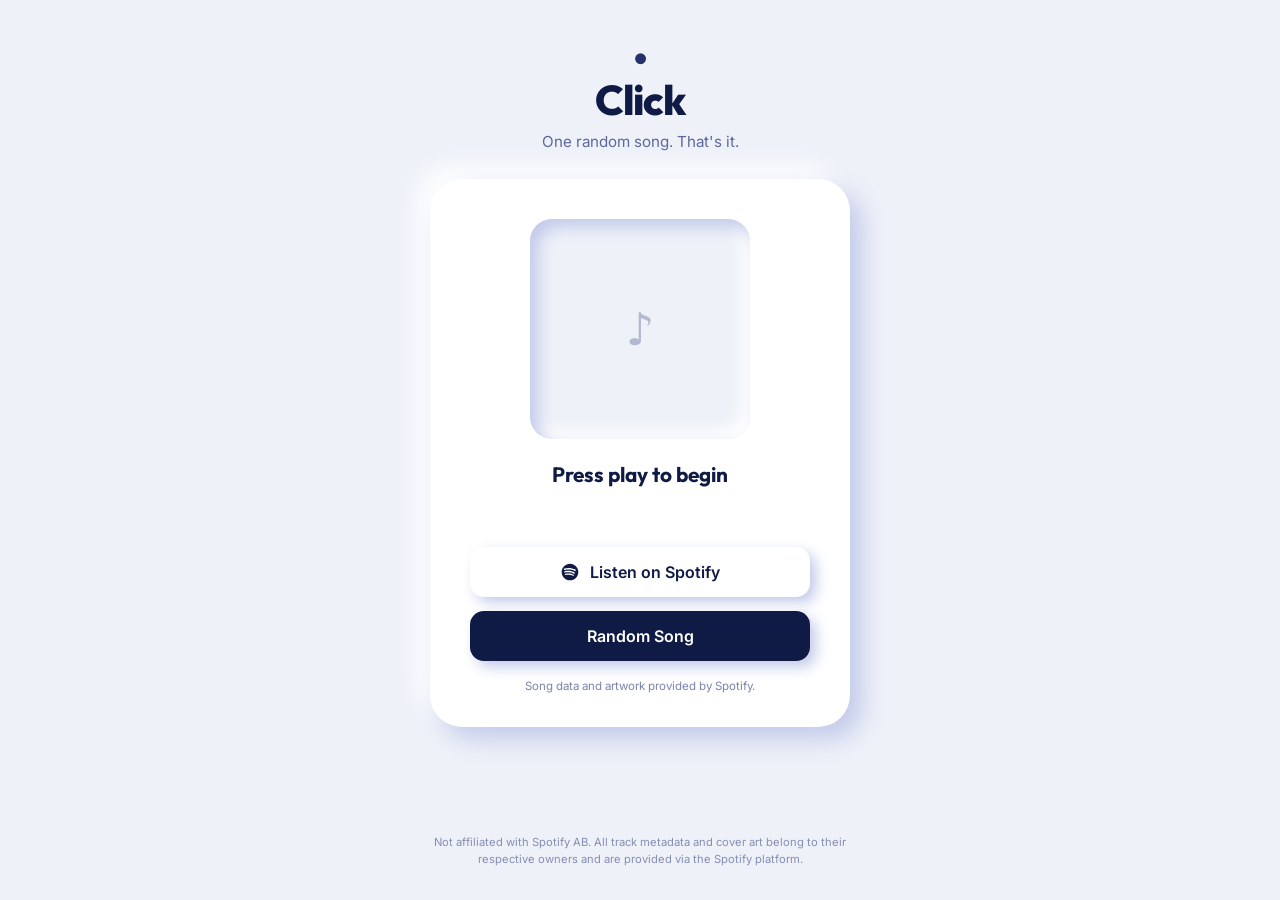
==== spotify-random-song/frontend/index.html @ 7f011058 "Add files via upload" ====
<!DOCTYPE html>
<html lang="en">
<head>
<meta charset="UTF-8" />
<meta name="viewport" content="width=device-width, initial-scale=1.0" />
<title>Ranfy</title>
<meta name="description" content="Press the button, get one random song from Spotify. Nothing else." />
<link rel="preconnect" href="https://fonts.googleapis.com" />
<link rel="preconnect" href="https://fonts.gstatic.com" crossorigin />
<link href="https://fonts.googleapis.com/css2?family=Outfit:wght@500;600;700;800&family=Inter:wght@400;500;600&display=swap" rel="stylesheet" />
<link rel="stylesheet" href="style.css" />
</head>
<body>



  <main class="page">
    <header class="brand">
      <span class="brand__mark">●</span>
      <h1 class="brand__title">Click</h1>
      <p class="brand__subtitle">One random song. That's it.</p>
    </header>

    <section class="card" aria-live="polite">
      <div class="cover-frame">
        <img id="albumCover" class="cover-frame__img" src="" alt="" hidden />
        <div id="coverPlaceholder" class="cover-frame__placeholder">
          <span>♪</span>
        </div>
      </div>

      <div class="track-info">
        <h2 id="songTitle" class="track-info__title">Press play to begin</h2>
        <p id="artistName" class="track-info__artist">&nbsp;</p>
      </div>

      <a id="spotifyLink" class="btn btn--spotify" href="#" target="_blank" rel="noopener noreferrer" hidden>
        <svg viewBox="0 0 24 24" width="20" height="20" aria-hidden="true">
          <path fill="currentColor" d="M12 2C6.48 2 2 6.48 2 12s4.48 10 10 10 10-4.48 10-10S17.52 2 12 2zm4.59 14.41c-.19.31-.59.41-.9.22-2.47-1.51-5.58-1.85-9.25-1.01-.35.08-.7-.14-.78-.49-.08-.35.14-.7.49-.78 4.01-.92 7.45-.52 10.22 1.16.31.19.41.59.22.9zm1.22-2.72c-.24.39-.75.51-1.14.27-2.83-1.74-7.14-2.24-10.49-1.23-.44.13-.9-.12-1.03-.55-.13-.44.12-.9.55-1.03 3.82-1.16 8.57-.6 11.84 1.4.39.24.51.75.27 1.14zm.11-2.83C14.34 8.85 8.98 8.67 5.9 9.62c-.52.16-1.08-.14-1.24-.66-.16-.52.14-1.08.66-1.24 3.53-1.08 9.42-.87 13.14 1.34.47.28.62.89.34 1.36-.28.47-.89.62-1.36.34z"/>
        </svg>
        Listen on Spotify
      </a>

      <button id="randomBtn" class="btn btn--primary">
        Random Song
      </button>

      <p class="attribution">Song data and artwork provided by Spotify.</p>
    </section>

    
  </main>

  <footer class="site-footer">
    <p>Not affiliated with Spotify AB. All track metadata and cover art belong to their respective owners and are provided via the Spotify platform.</p>
  </footer>

  <script src="script.js"></script>
</body>
</html>
---- spotify-random-song/frontend/style.css ----
/* ---------------------------------------------------------
   Tokens
--------------------------------------------------------- */
:root {
  --white: #ffffff;
  --bg: #eef1f8;
  --navy: #101b45;
  --navy-mid: #24316b;
  --navy-soft: #5b6699;

  --shadow-light: #ffffff;
  --shadow-dark: #c3caea;

  --radius-lg: 32px;
  --radius-md: 22px;
  --radius-sm: 14px;

  --font-display: "Outfit", system-ui, sans-serif;
  --font-body: "Inter", system-ui, sans-serif;
}

* {
  box-sizing: border-box;
}

html,
body {
  margin: 0;
  padding: 0;
}

body {
  min-height: 100vh;
  background: var(--bg);
  font-family: var(--font-body);
  color: var(--navy);
  display: flex;
  flex-direction: column;
  align-items: center;
  -webkit-font-smoothing: antialiased;
}

/* ---------------------------------------------------------
   Reserved ad slots — empty placeholders for future AdSense
--------------------------------------------------------- */
.ad-slot {
  width: 100%;
  max-width: 728px;
  min-height: 90px;
  margin: 16px auto 0;
  border-radius: var(--radius-sm);
  border: 1.5px dashed var(--shadow-dark);
  display: flex;
  align-items: center;
  justify-content: center;
  color: var(--navy-soft);
  font-size: 0.75rem;
  letter-spacing: 0.08em;
  text-transform: uppercase;
  opacity: 0.55;
}

.ad-slot--bottom {
  margin: 24px auto 0;
}

/* ---------------------------------------------------------
   Layout
--------------------------------------------------------- */
.page {
  width: 100%;
  max-width: 460px;
  padding: 32px 20px 8px;
  display: flex;
  flex-direction: column;
  align-items: center;
  flex: 1;
}

.brand {
  text-align: center;
  margin-bottom: 28px;
}

.brand__mark {
  display: inline-block;
  color: var(--navy-mid);
  font-size: 0.9rem;
  margin-bottom: 6px;
}

.brand__title {
  font-family: var(--font-display);
  font-weight: 800;
  font-size: 2.6rem;
  letter-spacing: -0.02em;
  margin: 0;
  color: var(--navy);
}

.brand__subtitle {
  margin: 6px 0 0;
  font-size: 0.95rem;
  color: var(--navy-soft);
}

/* ---------------------------------------------------------
   Clay card
--------------------------------------------------------- */
.card {
  width: 100%;
  background: var(--white);
  border-radius: var(--radius-lg);
  padding: 32px 28px 28px;
  display: flex;
  flex-direction: column;
  align-items: center;
  text-align: center;
  box-shadow:
    12px 12px 24px var(--shadow-dark),
    -12px -12px 24px var(--shadow-light);
}

/* Concave "inset" frame around the album cover — classic clay look */
.cover-frame {
  width: 220px;
  height: 220px;
  border-radius: var(--radius-md);
  background: var(--bg);
  box-shadow:
    inset 8px 8px 16px var(--shadow-dark),
    inset -8px -8px 16px var(--shadow-light);
  display: flex;
  align-items: center;
  justify-content: center;
  overflow: hidden;
  margin-bottom: 22px;
}

.cover-frame__img {
  width: 100%;
  height: 100%;
  object-fit: cover;
  border-radius: var(--radius-md);
}

.cover-frame__placeholder {
  color: var(--navy-soft);
  font-size: 2.8rem;
  opacity: 0.4;
}

.track-info {
  min-height: 64px;
  margin-bottom: 22px;
}

.track-info__title {
  font-family: var(--font-display);
  font-weight: 700;
  font-size: 1.3rem;
  margin: 0 0 6px;
  color: var(--navy);
  line-height: 1.3;
  word-break: break-word;
}

.track-info__artist {
  margin: 0;
  font-size: 0.98rem;
  color: var(--navy-soft);
  font-weight: 500;
}

/* ---------------------------------------------------------
   Buttons — puffy clay, pressable
--------------------------------------------------------- */
.btn {
  font-family: var(--font-body);
  font-weight: 600;
  font-size: 1rem;
  border: none;
  cursor: pointer;
  border-radius: var(--radius-sm);
  padding: 15px 26px;
  width: 100%;
  display: inline-flex;
  align-items: center;
  justify-content: center;
  gap: 10px;
  transition: transform 120ms ease, box-shadow 120ms ease;
  text-decoration: none;
}

.btn:active {
  transform: translateY(2px) scale(0.99);
}

.btn--spotify {
  background: var(--white);
  color: var(--navy);
  box-shadow:
    6px 6px 14px var(--shadow-dark),
    -6px -6px 14px var(--shadow-light);
  margin-bottom: 14px;
}

.btn--spotify:hover {
  color: var(--navy-mid);
}

.btn--primary {
  background: var(--navy);
  color: var(--white);
  box-shadow:
    6px 6px 14px var(--shadow-dark),
    -4px -4px 12px rgba(255, 255, 255, 0.5);
}

.btn--primary:hover {
  background: var(--navy-mid);
}

.btn--primary:disabled {
  opacity: 0.6;
  cursor: default;
  transform: none;
}

.attribution {
  margin: 18px 0 0;
  font-size: 0.72rem;
  color: var(--navy-soft);
  opacity: 0.8;
}

/* ---------------------------------------------------------
   Footer
--------------------------------------------------------- */
.site-footer {
  width: 100%;
  max-width: 460px;
  padding: 20px 20px 32px;
  text-align: center;
}

.site-footer p {
  margin: 0;
  font-size: 0.7rem;
  line-height: 1.5;
  color: var(--navy-soft);
  opacity: 0.7;
}

/* ---------------------------------------------------------
   Responsive
--------------------------------------------------------- */
@media (max-width: 380px) {
  .cover-frame {
    width: 180px;
    height: 180px;
  }

  .brand__title {
    font-size: 2.1rem;
  }
}

@media (min-width: 640px) {
  .page {
    padding-top: 48px;
  }

  .card {
    padding: 40px 40px 34px;
  }
}

/* Respect reduced-motion preferences */
@media (prefers-reduced-motion: reduce) {
  .btn {
    transition: none;
  }
}

/* Visible keyboard focus */
a:focus-visible,
button:focus-visible {
  outline: 3px solid var(--navy-mid);
  outline-offset: 3px;
}
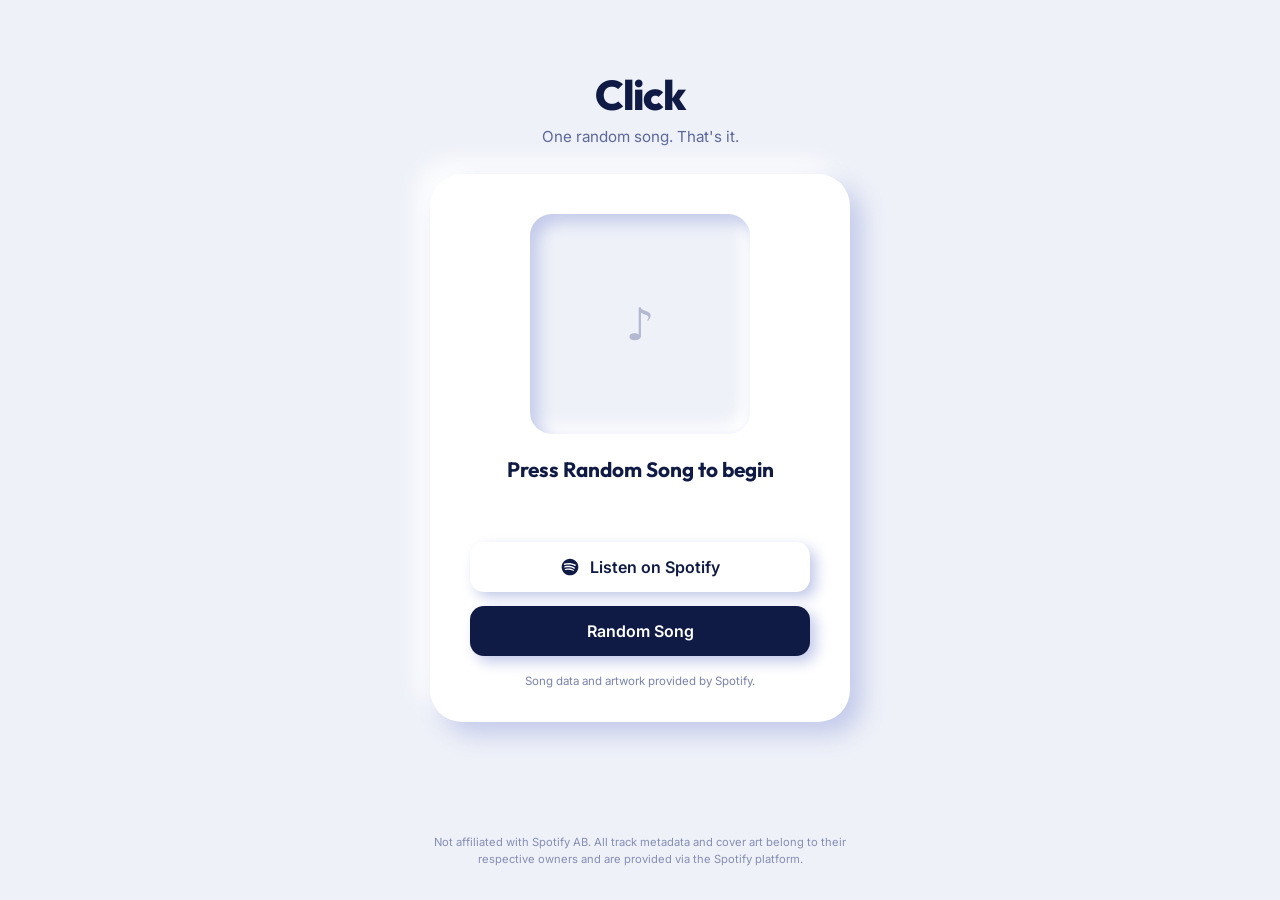
==== commit 9ed87c91: "Text Changes" ====
--- a/spotify-random-song/frontend/index.html
+++ b/spotify-random-song/frontend/index.html
@@ -16,7 +16,7 @@
 
   <main class="page">
     <header class="brand">
-      <span class="brand__mark">●</span>
+      <span class="brand__mark"></span>
       <h1 class="brand__title">Click</h1>
       <p class="brand__subtitle">One random song. That's it.</p>
     </header>
@@ -30,7 +30,19 @@
       </div>
 
       <div class="track-info">
-        <h2 id="songTitle" class="track-info__title">Press play to begin</h2>
+        <div id="embedWrapper" class="embed-wrapper" hidden>
+  <iframe
+    id="embedPlayer"
+    class="embed-wrapper__iframe"
+    src=""
+    width="100%"
+    height="80"
+    frameborder="0"
+    allow="autoplay; clipboard-write; encrypted-media; fullscreen; picture-in-picture"
+    loading="lazy">
+  </iframe>
+</div>
+        <h2 id="songTitle" class="track-info__title">Press Random Song to begin</h2>
         <p id="artistName" class="track-info__artist">&nbsp;</p>
       </div>
 
--- a/spotify-random-song/frontend/style.css
+++ b/spotify-random-song/frontend/style.css
@@ -173,6 +173,24 @@
 }
 
 /* ---------------------------------------------------------
+   Spotify embed player
+--------------------------------------------------------- */
+.embed-wrapper {
+  width: 100%;
+  margin-bottom: 14px;
+  border-radius: var(--radius-sm);
+  overflow: hidden;
+  box-shadow:
+    6px 6px 14px var(--shadow-dark),
+    -6px -6px 14px var(--shadow-light);
+}
+
+.embed-wrapper__iframe {
+  display: block;
+  border: none;
+}
+
+/* ---------------------------------------------------------
    Buttons — puffy clay, pressable
 --------------------------------------------------------- */
 .btn {
@@ -288,4 +306,4 @@
 button:focus-visible {
   outline: 3px solid var(--navy-mid);
   outline-offset: 3px;
-}
+}
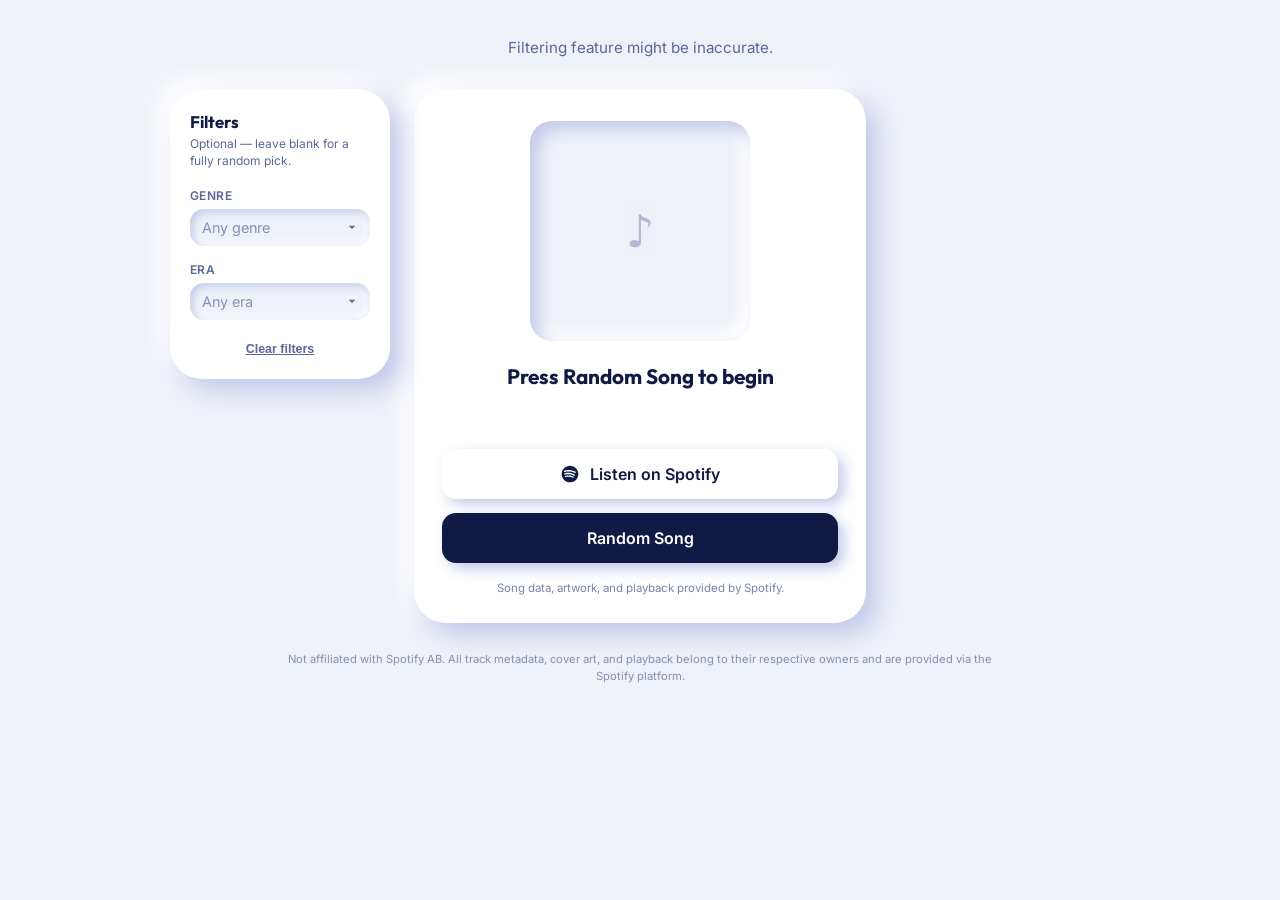
==== commit ed400404: "Filtering" ====
--- a/spotify-random-song/frontend/index.html
+++ b/spotify-random-song/frontend/index.html
@@ -3,8 +3,8 @@
 <head>
 <meta charset="UTF-8" />
 <meta name="viewport" content="width=device-width, initial-scale=1.0" />
-<title>Ranfy</title>
-<meta name="description" content="Press the button, get one random song from Spotify. Nothing else." />
+<title>Ranfy — Random Spotify Song Generator | Discover New Music</title>
+<meta name="description" content="Click one button to get a totally random song from Spotify, picked from every genre and era. Filter by genre or decade, or leave it fully random." />
 <link rel="preconnect" href="https://fonts.googleapis.com" />
 <link rel="preconnect" href="https://fonts.gstatic.com" crossorigin />
 <link href="https://fonts.googleapis.com/css2?family=Outfit:wght@500;600;700;800&family=Inter:wght@400;500;600&display=swap" rel="stylesheet" />
@@ -12,61 +12,130 @@
 </head>
 <body>
 
+  <header class="brand">
+    
+    <p class="brand__subtitle">Filtering feature might be inaccurate.</p>
+  </header>
 
+  <div class="layout">
 
-  <main class="page">
-    <header class="brand">
-      <span class="brand__mark"></span>
-      <h1 class="brand__title">Click</h1>
-      <p class="brand__subtitle">One random song. That's it.</p>
-    </header>
+    <aside class="sidebar">
+      <h2 class="sidebar__title">Filters</h2>
+      <p class="sidebar__hint">Optional — leave blank for a fully random pick.</p>
 
-    <section class="card" aria-live="polite">
-      <div class="cover-frame">
-        <img id="albumCover" class="cover-frame__img" src="" alt="" hidden />
-        <div id="coverPlaceholder" class="cover-frame__placeholder">
-          <span>♪</span>
+      <div class="combobox" id="genreCombobox">
+        <label class="combobox__label" for="genreInput">Genre</label>
+        <div class="combobox__control">
+          <input type="text" id="genreInput" class="combobox__input" placeholder="Any genre" autocomplete="off" />
+          <svg class="combobox__chevron" viewBox="0 0 24 24" width="16" height="16" aria-hidden="true">
+            <path fill="currentColor" d="M7 10l5 5 5-5z"/>
+          </svg>
         </div>
+        <ul class="combobox__list" hidden>
+          <li data-value="">Any genre</li>
+          <li data-value="pop">Pop</li>
+          <li data-value="rock">Rock</li>
+          <li data-value="hip hop">Hip Hop</li>
+          <li data-value="r&b">R&amp;B</li>
+          <li data-value="indie">Indie</li>
+          <li data-value="electronic">Electronic</li>
+          <li data-value="dance">Dance</li>
+          <li data-value="house">House</li>
+          <li data-value="techno">Techno</li>
+          <li data-value="jazz">Jazz</li>
+          <li data-value="blues">Blues</li>
+          <li data-value="classical">Classical</li>
+          <li data-value="country">Country</li>
+          <li data-value="folk">Folk</li>
+          <li data-value="metal">Metal</li>
+          <li data-value="punk">Punk</li>
+          <li data-value="reggae">Reggae</li>
+          <li data-value="reggaeton">Reggaeton</li>
+          <li data-value="latin">Latin</li>
+          <li data-value="k-pop">K-Pop</li>
+          <li data-value="j-pop">J-Pop</li>
+          <li data-value="afrobeats">Afrobeats</li>
+          <li data-value="soul">Soul</li>
+          <li data-value="funk">Funk</li>
+          <li data-value="disco">Disco</li>
+          <li data-value="gospel">Gospel</li>
+          <li data-value="ambient">Ambient</li>
+          <li data-value="lo-fi">Lo-fi</li>
+          <li data-value="acoustic">Acoustic</li>
+          <li data-value="alternative">Alternative</li>
+          <li data-value="edm">EDM</li>
+          <li data-value="trap">Trap</li>
+          <li data-value="drill">Drill</li>
+          <li data-value="grunge">Grunge</li>
+          <li data-value="synthwave">Synthwave</li>
+        </ul>
       </div>
 
-      <div class="track-info">
-        <div id="embedWrapper" class="embed-wrapper" hidden>
-  <iframe
-    id="embedPlayer"
-    class="embed-wrapper__iframe"
-    src=""
-    width="100%"
-    height="80"
-    frameborder="0"
-    allow="autoplay; clipboard-write; encrypted-media; fullscreen; picture-in-picture"
-    loading="lazy">
-  </iframe>
-</div>
-        <h2 id="songTitle" class="track-info__title">Press Random Song to begin</h2>
-        <p id="artistName" class="track-info__artist">&nbsp;</p>
+      <div class="combobox" id="yearCombobox">
+        <label class="combobox__label" for="yearInput">Era</label>
+        <div class="combobox__control">
+          <input type="text" id="yearInput" class="combobox__input" placeholder="Any era" autocomplete="off" />
+          <svg class="combobox__chevron" viewBox="0 0 24 24" width="16" height="16" aria-hidden="true">
+            <path fill="currentColor" d="M7 10l5 5 5-5z"/>
+          </svg>
+        </div>
+        <ul class="combobox__list" hidden>
+          <li data-value="">Any era</li>
+          <li data-value="1950-1959">1950s</li>
+          <li data-value="1960-1969">1960s</li>
+          <li data-value="1970-1979">1970s</li>
+          <li data-value="1980-1989">1980s</li>
+          <li data-value="1990-1999">1990s</li>
+          <li data-value="2000-2009">2000s</li>
+          <li data-value="2010-2019">2010s</li>
+          <li data-value="2020-2022">2020–2022</li>
+          <li data-value="2023">2023</li>
+          <li data-value="2024">2024</li>
+          <li data-value="2025">2025</li>
+          <li data-value="2026">2026</li>
+        </ul>
       </div>
 
-      <a id="spotifyLink" class="btn btn--spotify" href="#" target="_blank" rel="noopener noreferrer" hidden>
-        <svg viewBox="0 0 24 24" width="20" height="20" aria-hidden="true">
-          <path fill="currentColor" d="M12 2C6.48 2 2 6.48 2 12s4.48 10 10 10 10-4.48 10-10S17.52 2 12 2zm4.59 14.41c-.19.31-.59.41-.9.22-2.47-1.51-5.58-1.85-9.25-1.01-.35.08-.7-.14-.78-.49-.08-.35.14-.7.49-.78 4.01-.92 7.45-.52 10.22 1.16.31.19.41.59.22.9zm1.22-2.72c-.24.39-.75.51-1.14.27-2.83-1.74-7.14-2.24-10.49-1.23-.44.13-.9-.12-1.03-.55-.13-.44.12-.9.55-1.03 3.82-1.16 8.57-.6 11.84 1.4.39.24.51.75.27 1.14zm.11-2.83C14.34 8.85 8.98 8.67 5.9 9.62c-.52.16-1.08-.14-1.24-.66-.16-.52.14-1.08.66-1.24 3.53-1.08 9.42-.87 13.14 1.34.47.28.62.89.34 1.36-.28.47-.89.62-1.36.34z"/>
-        </svg>
-        Listen on Spotify
-      </a>
+      <button id="clearFiltersBtn" class="clear-filters-btn" type="button">Clear filters</button>
+    </aside>
 
-      <button id="randomBtn" class="btn btn--primary">
-        Random Song
-      </button>
+    <main class="page">
+      <section class="card" aria-live="polite">
+        <div class="cover-frame">
+          <img id="albumCover" class="cover-frame__img" src="" alt="" hidden />
+          <div id="coverPlaceholder" class="cover-frame__placeholder">
+            <span>♪</span>
+          </div>
+        </div>
 
-      <p class="attribution">Song data and artwork provided by Spotify.</p>
-    </section>
+        <div class="track-info">
+          <h2 id="songTitle" class="track-info__title">Press Random Song to begin</h2>
+          <p id="artistName" class="track-info__artist">&nbsp;</p>
+        </div>
 
-    
-  </main>
+        <div id="embedWrapper" class="embed-wrapper" hidden></div>
+
+        <a id="spotifyLink" class="btn btn--spotify" href="#" target="_blank" rel="noopener noreferrer" hidden>
+          <svg viewBox="0 0 24 24" width="20" height="20" aria-hidden="true">
+            <path fill="currentColor" d="M12 2C6.48 2 2 6.48 2 12s4.48 10 10 10 10-4.48 10-10S17.52 2 12 2zm4.59 14.41c-.19.31-.59.41-.9.22-2.47-1.51-5.58-1.85-9.25-1.01-.35.08-.7-.14-.78-.49-.08-.35.14-.7.49-.78 4.01-.92 7.45-.52 10.22 1.16.31.19.41.59.22.9zm1.22-2.72c-.24.39-.75.51-1.14.27-2.83-1.74-7.14-2.24-10.49-1.23-.44.13-.9-.12-1.03-.55-.13-.44.12-.9.55-1.03 3.82-1.16 8.57-.6 11.84 1.4.39.24.51.75.27 1.14zm.11-2.83C14.34 8.85 8.98 8.67 5.9 9.62c-.52.16-1.08-.14-1.24-.66-.16-.52.14-1.08.66-1.24 3.53-1.08 9.42-.87 13.14 1.34.47.28.62.89.34 1.36-.28.47-.89.62-1.36.34z"/>
+          </svg>
+          Listen on Spotify
+        </a>
+
+        <button id="randomBtn" class="btn btn--primary">
+          Random Song
+        </button>
+
+        <p class="attribution">Song data, artwork, and playback provided by Spotify.</p>
+      </section>
+    </main>
+
+  </div>
 
   <footer class="site-footer">
-    <p>Not affiliated with Spotify AB. All track metadata and cover art belong to their respective owners and are provided via the Spotify platform.</p>
+    <p>Not affiliated with Spotify AB. All track metadata, cover art, and playback belong to their respective owners and are provided via the Spotify platform.</p>
   </footer>
 
   <script src="script.js"></script>
 </body>
-</html>
+</html>
--- a/spotify-random-song/frontend/style.css
+++ b/spotify-random-song/frontend/style.css
@@ -3,6 +3,7 @@
 --------------------------------------------------------- */
 :root {
   --white: #ffffff;
+  --card-bg: #ffffff;
   --bg: #eef1f8;
   --navy: #101b45;
   --navy-mid: #24316b;
@@ -40,53 +41,25 @@
   -webkit-font-smoothing: antialiased;
 }
 
-/* ---------------------------------------------------------
-   Reserved ad slots — empty placeholders for future AdSense
---------------------------------------------------------- */
-.ad-slot {
-  width: 100%;
-  max-width: 728px;
-  min-height: 90px;
-  margin: 16px auto 0;
-  border-radius: var(--radius-sm);
-  border: 1.5px dashed var(--shadow-dark);
-  display: flex;
-  align-items: center;
-  justify-content: center;
-  color: var(--navy-soft);
-  font-size: 0.75rem;
-  letter-spacing: 0.08em;
-  text-transform: uppercase;
-  opacity: 0.55;
-}
-
-.ad-slot--bottom {
-  margin: 24px auto 0;
-}
-
-/* ---------------------------------------------------------
-   Layout
---------------------------------------------------------- */
-.page {
-  width: 100%;
-  max-width: 460px;
-  padding: 32px 20px 8px;
-  display: flex;
-  flex-direction: column;
-  align-items: center;
-  flex: 1;
-}
-
+/* Smoothly animate the theme change when a new song's color is applied */
+body,
+.card,
+.sidebar,
+.cover-frame,
+.btn,
+.track-info__title,
+.track-info__artist,
+.attribution,
+.embed-wrapper {
+  transition: background-color 0.6s ease, box-shadow 0.6s ease, color 0.6s ease;
+}
+
+/* ---------------------------------------------------------
+   Header
+--------------------------------------------------------- */
 .brand {
   text-align: center;
-  margin-bottom: 28px;
-}
-
-.brand__mark {
-  display: inline-block;
-  color: var(--navy-mid);
-  font-size: 0.9rem;
-  margin-bottom: 6px;
+  padding: 32px 20px 8px;
 }
 
 .brand__title {
@@ -105,11 +78,167 @@
 }
 
 /* ---------------------------------------------------------
+   Layout — sidebar / centered card / matching spacer
+--------------------------------------------------------- */
+.layout {
+  width: 100%;
+  max-width: 980px;
+  padding: 24px 20px 8px;
+  display: grid;
+  grid-template-columns: 220px 1fr 220px;
+  align-items: start;
+  gap: 24px;
+}
+
+.page {
+  grid-column: 2;
+  max-width: 460px;
+  width: 100%;
+  margin: 0 auto;
+  display: flex;
+  flex-direction: column;
+  align-items: center;
+}
+
+/* Invisible spacer that mirrors the sidebar's width, so the middle
+   column (the card) stays truly centered on the page instead of being
+   centered only in the leftover space next to the sidebar. */
+.layout::after {
+  content: "";
+  grid-column: 3;
+}
+
+/* ---------------------------------------------------------
+   Sidebar filters
+--------------------------------------------------------- */
+.sidebar {
+  width: 220px;
+  flex-shrink: 0;
+  background: var(--card-bg);
+  border-radius: var(--radius-lg);
+  padding: 22px 20px;
+  box-shadow:
+    12px 12px 24px var(--shadow-dark),
+    -12px -12px 24px var(--shadow-light);
+  position: sticky;
+  top: 24px;
+}
+
+.sidebar__title {
+  font-family: var(--font-display);
+  font-weight: 700;
+  font-size: 1.05rem;
+  margin: 0 0 4px;
+  color: var(--navy);
+}
+
+.sidebar__hint {
+  font-size: 0.75rem;
+  color: var(--navy-soft);
+  margin: 0 0 18px;
+  line-height: 1.4;
+}
+
+.combobox {
+  position: relative;
+  margin-bottom: 16px;
+}
+
+.combobox__label {
+  display: block;
+  font-size: 0.75rem;
+  font-weight: 600;
+  color: var(--navy-soft);
+  margin-bottom: 6px;
+  text-transform: uppercase;
+  letter-spacing: 0.04em;
+}
+
+.combobox__control {
+  position: relative;
+  display: flex;
+  align-items: center;
+}
+
+.combobox__input {
+  width: 100%;
+  font-family: var(--font-body);
+  font-size: 0.9rem;
+  color: var(--navy);
+  background: var(--bg);
+  border: none;
+  border-radius: var(--radius-sm);
+  padding: 10px 32px 10px 12px;
+  box-shadow:
+    inset 3px 3px 8px var(--shadow-dark),
+    inset -3px -3px 8px var(--shadow-light);
+  outline: none;
+}
+
+.combobox__input::placeholder {
+  color: var(--navy-soft);
+  opacity: 0.7;
+}
+
+.combobox__chevron {
+  position: absolute;
+  right: 10px;
+  color: var(--navy-soft);
+  pointer-events: none;
+}
+
+.combobox__list {
+  position: absolute;
+  top: calc(100% + 6px);
+  left: 0;
+  right: 0;
+  z-index: 20;
+  max-height: 220px;
+  overflow-y: auto;
+  margin: 0;
+  padding: 6px;
+  list-style: none;
+  background: var(--white);
+  border-radius: var(--radius-sm);
+  box-shadow:
+    6px 6px 16px var(--shadow-dark),
+    -4px -4px 12px var(--shadow-light);
+}
+
+.combobox__list li {
+  padding: 8px 10px;
+  font-size: 0.88rem;
+  color: var(--navy);
+  border-radius: 8px;
+  cursor: pointer;
+}
+
+.combobox__list li:hover {
+  background: var(--bg);
+}
+
+.clear-filters-btn {
+  width: 100%;
+  background: none;
+  border: none;
+  color: var(--navy-soft);
+  font-size: 0.78rem;
+  font-weight: 600;
+  cursor: pointer;
+  padding: 6px 0 0;
+  text-decoration: underline;
+}
+
+.clear-filters-btn:hover {
+  color: var(--navy);
+}
+
+/* ---------------------------------------------------------
    Clay card
 --------------------------------------------------------- */
 .card {
   width: 100%;
-  background: var(--white);
+  background: var(--card-bg);
   border-radius: var(--radius-lg);
   padding: 32px 28px 28px;
   display: flex;
@@ -121,7 +250,6 @@
     -12px -12px 24px var(--shadow-light);
 }
 
-/* Concave "inset" frame around the album cover — classic clay look */
 .cover-frame {
   width: 220px;
   height: 220px;
@@ -215,7 +343,7 @@
 }
 
 .btn--spotify {
-  background: var(--white);
+  background: var(--card-bg);
   color: var(--navy);
   box-shadow:
     6px 6px 14px var(--shadow-dark),
@@ -257,7 +385,7 @@
 --------------------------------------------------------- */
 .site-footer {
   width: 100%;
-  max-width: 460px;
+  max-width: 760px;
   padding: 20px 20px 32px;
   text-align: center;
 }
@@ -271,8 +399,27 @@
 }
 
 /* ---------------------------------------------------------
-   Responsive
---------------------------------------------------------- */
+   Responsive — sidebar stacks above the card on narrow screens
+--------------------------------------------------------- */
+@media (max-width: 760px) {
+  .layout {
+    display: flex;
+    flex-direction: column;
+    align-items: center;
+  }
+
+  .page {
+    margin: 0;
+  }
+
+  .sidebar {
+    width: 100%;
+    max-width: 460px;
+    position: static;
+    order: -1; /* sidebar appears above the card on mobile */
+  }
+}
+
 @media (max-width: 380px) {
   .cover-frame {
     width: 180px;
@@ -284,26 +431,15 @@
   }
 }
 
-@media (min-width: 640px) {
-  .page {
-    padding-top: 48px;
-  }
-
-  .card {
-    padding: 40px 40px 34px;
-  }
-}
-
-/* Respect reduced-motion preferences */
 @media (prefers-reduced-motion: reduce) {
   .btn {
     transition: none;
   }
 }
 
-/* Visible keyboard focus */
 a:focus-visible,
-button:focus-visible {
+button:focus-visible,
+input:focus-visible {
   outline: 3px solid var(--navy-mid);
   outline-offset: 3px;
 }
